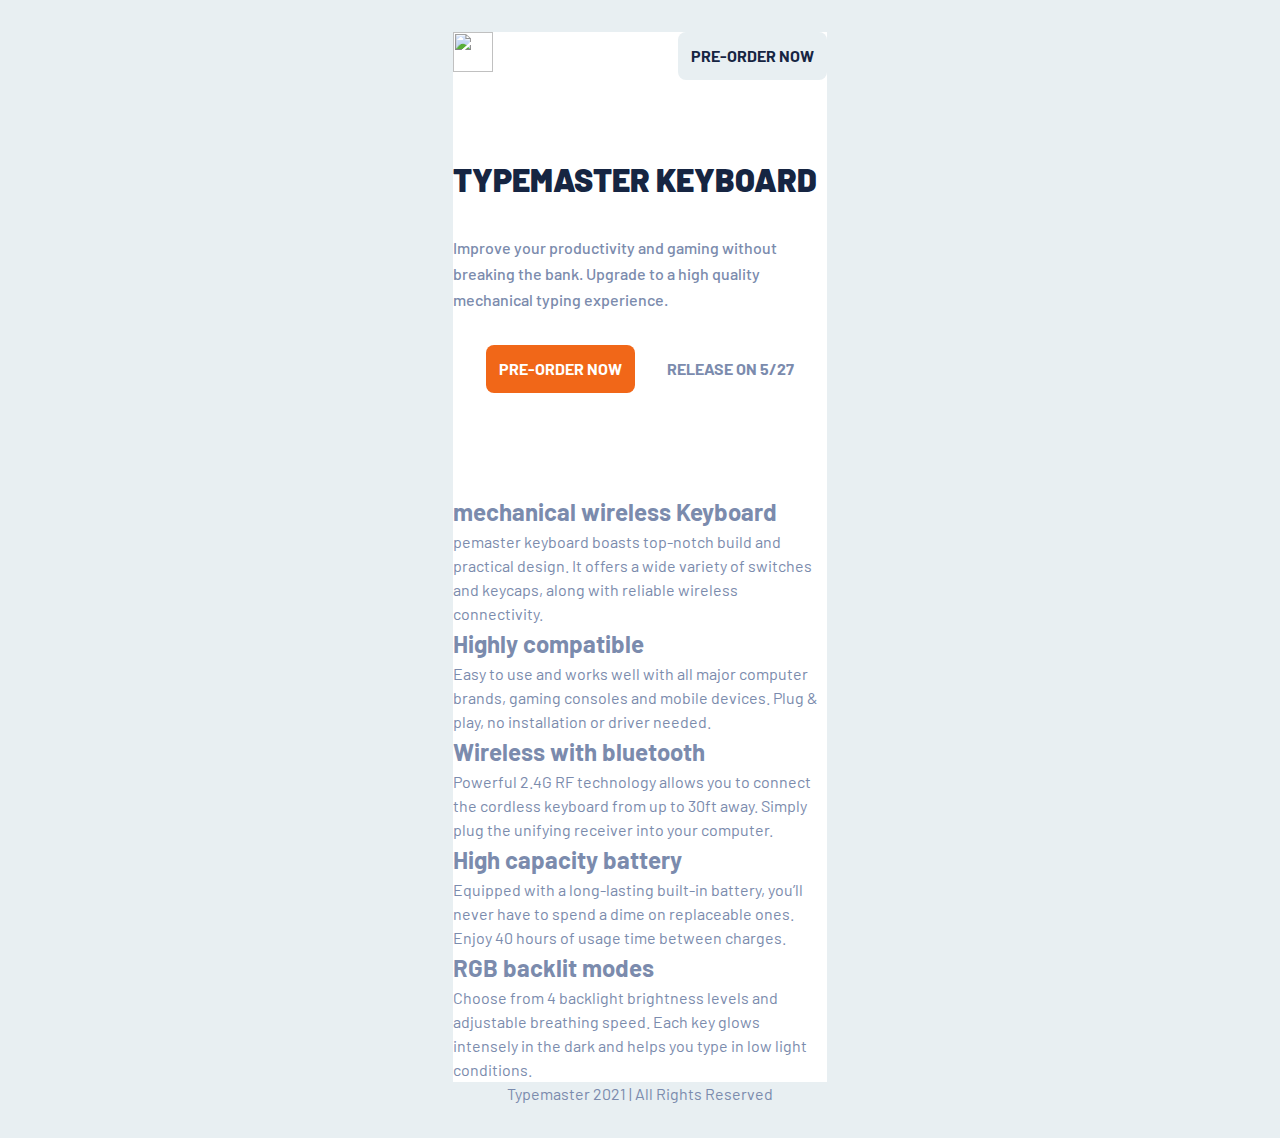
==== index.html @ 32d89e69 "Fix deploy error" ====
<!DOCTYPE html>
<html lang="en">
  <head>
    <meta charset="UTF-8" />
    <meta name="viewport" content="width=device-width, initial-scale=1.0" />

    <link
      rel="icon"
      type="image/png"
      sizes="32x32"
      href="./assets/favicon-32x32.png"
    />

    <!-- Google fonts -->
    <link rel="preconnect" href="https://fonts.googleapis.com" />
    <link rel="preconnect" href="https://fonts.gstatic.com" crossorigin />
    <link
      href="https://fonts.googleapis.com/css2?family=Barlow:wght@500;700;900&display=swap"
      rel="stylesheet"
    />

    <link rel="stylesheet" href="style.css" />
    <title>Frontend Mentor | Typemaster pre-launch landing page</title>
  </head>
  <body>
    <div class="content-container">
      <main>
        <header>
          <div class="header-container">
            <img class="site-logo" src="./assets/shared/logo.svg" alt="" />
            <a class="preorder-link" href="#">Pre-order now</a>
          </div>
        </header>

        <div class="intro-container">
          <h1 class="page-title">Typemaster keyboard</h1>
          <p class="page-description">
            Improve your productivity and gaming without breaking the bank.
            Upgrade to a high quality mechanical typing experience.
          </p>
          <div class="order-flex-group">
            <button class="pre-order__button">Pre-order now</button>
            <p class="release-date__text">Release on 5/27</p>
          </div>
        </div>
        <div class="mechanical-image-container">
          <picture>
            <img
              class="mechanical-keyboard-image myImage"
              src="./assets/mobile/image-keyboard.jpg"
              alt=""
            />
          </picture>
        </div>

        <div class="description">
          <picture>
            <img
              class="image-phone"
              src="./assets/mobile/image-phone-and-keyboard.jpg"
              alt=""
            />
          </picture>
          <picture>
            <img
              class="image-glass"
              src="./assets/mobile/image-glass-and-keyboard.jpg"
              alt=""
            />
          </picture>

          <h2>mechanical wireless Keyboard</h2>
          <p>
            pemaster keyboard boasts top-notch build and practical design. It
            offers a wide variety of switches and keycaps, along with reliable
            wireless connectivity.
          </p>
        </div>
        <div class="more-description">
          <div class="compatible">
            <img
              class="compatible-image"
              src="./assets/shared/icon-compatible.svg"
              alt=""
            />
            <h2>Highly compatible</h2>
            <p>
              Easy to use and works well with all major computer brands, gaming
              consoles and mobile devices. Plug & play, no installation or
              driver needed.
            </p>
          </div>

          <div class="bluetooth">
            <img
              class="bluetooth-image"
              src="./assets/shared/icon-bluetooth.svg"
              alt=""
            />
            <h2>Wireless with bluetooth</h2>
            <p>
              Powerful 2.4G RF technology allows you to connect the cordless
              keyboard from up to 30ft away. Simply plug the unifying receiver
              into your computer.
            </p>
          </div>

          <div class="battery">
            <img
              class="battery-image"
              src="./assets/shared/icon-battery.svg"
              alt=""
            />
            <h2>High capacity battery</h2>
            <p>
              Equipped with a long-lasting built-in battery, you’ll never have
              to spend a dime on replaceable ones.  Enjoy 40 hours of usage time
              between charges.
            </p>
          </div>

          <div class="modes">
            <img
              class="baclit-mode-image"
              src="./assets/shared/icon-light.svg"
              alt=""
            />
            <h2>RGB backlit modes</h2>
            <p>
              Choose from 4 backlight brightness levels and adjustable breathing
              speed. Each key glows intensely in the dark and helps you type in
              low light conditions.
            </p>
          </div>
        </div>
      </main>
    </div>
  </body>

  <footer>Typemaster 2021 | All Rights Reserved</footer>
</html>
---- style.css ----
:root {
  --color-orange: #f16718;
  --color-orange-light: #ff9b62;
  --color-deep-blue: #162542;
  --color-deep-blue-light: #7b8bad;
  --color-grey: #e8eff2;
  --color-white: #ffffff;
  --font-family: "Barlow", sans-serif;
}

*,
*::before,
*::after {
  box-sizing: border-box;
}

* {
  margin: 0;
}

body {
  line-height: 1.5;
  -webkit-font-smoothing: antialiased;
}

img,
picture,
video,
canvas,
svg {
  display: block;
  max-width: 100%;
}

input,
button,
textarea,
select {
  font: inherit;
}

p,
h1,
h2,
h3,
h4,
h5,
h6 {
  overflow-wrap: break-word;
  font-style: normal;
}

body {
  font-family: var(--font-family);
  color: var(--color-deep-blue-light);
  background-color: var(--color-grey);
  display: flex;
  flex-direction: column;
  align-items: center;
  justify-content: center;
  margin: 2rem;
}
/* 
main {
  padding: 1.5rem;
} */

.content-container {
  max-width: 23.4rem;
  background-color: var(--color-white);
  overflow-x: clip;
  overflow-clip-margin: content-box;
}

.preorder-link {
  text-decoration: none;
  border-radius: 0.5rem;
  background-color: var(--color-grey);
  color: #162542;
  font-family: var(--font-family);
  font-size: 1rem;
  font-weight: 700;
  line-height: 1.625rem;
  text-transform: uppercase;
  padding: 0.69rem 0.81rem;
}

.header-container {
  display: flex;
  justify-content: space-between;
}

.site-logo {
  width: 2.5rem;
  height: 2.5rem;
}

.page-title {
  color: var(--color-deep-blue);
  font-family: var(--font-family);
  font-style: normal;
  font-weight: 900;
  line-height: 3rem;
  text-transform: uppercase;
  margin-top: 4.69rem;
}

.page-description {
  font-family: var(--font-family);
  font-size: 1rem;
  font-style: normal;
  font-weight: 500;
  line-height: 1.625rem;
  margin-top: 2rem;
}

.order-flex-group {
  display: flex;
  justify-content: center;
  align-items: center;
  gap: 2rem;
  margin-top: 2rem;
}

.pre-order__button {
  color: var(--color-white);
  border-radius: 0.5rem;
  background-color: var(--color-orange);
  text-decoration: none;
  text-transform: uppercase;
  font-size: 1rem;
  font-style: normal;
  border: none;
  font-weight: 700;
  line-height: 1.625rem;
  padding: 0.69em 0.81em;
}

.release-date__text {
  color: var(--color-deep-blue-light);
  font-size: 1rem;
  font-weight: 700;
  line-height: 1.625rem;
  text-transform: uppercase;
}

/* .intro-container {
  display: flex;
  flex-direction: column;
  gap: 6.4rem;
} */

/* .mechanical-keyboard-image {
  height: auto;
  max-width: 20.25rem;
  min-height: 20.6875rem;
  border-radius: 2.4rem;
}

.myImage {
  overflow: clip;
  overflow-clip-margin: content-box 2.4rem;
  object-fit: cover;
}

img {
  overflow-clip-margin: content-box;
  overflow: clip;
} */

.mechanical-keyboard-image {
  margin: 3.9rem 0 2.4rem 1.5rem;
  border-top-left-radius: 1.25rem;
  border-bottom-left-radius: 1.25rem;
  overflow-clip-margin: 20px;
}
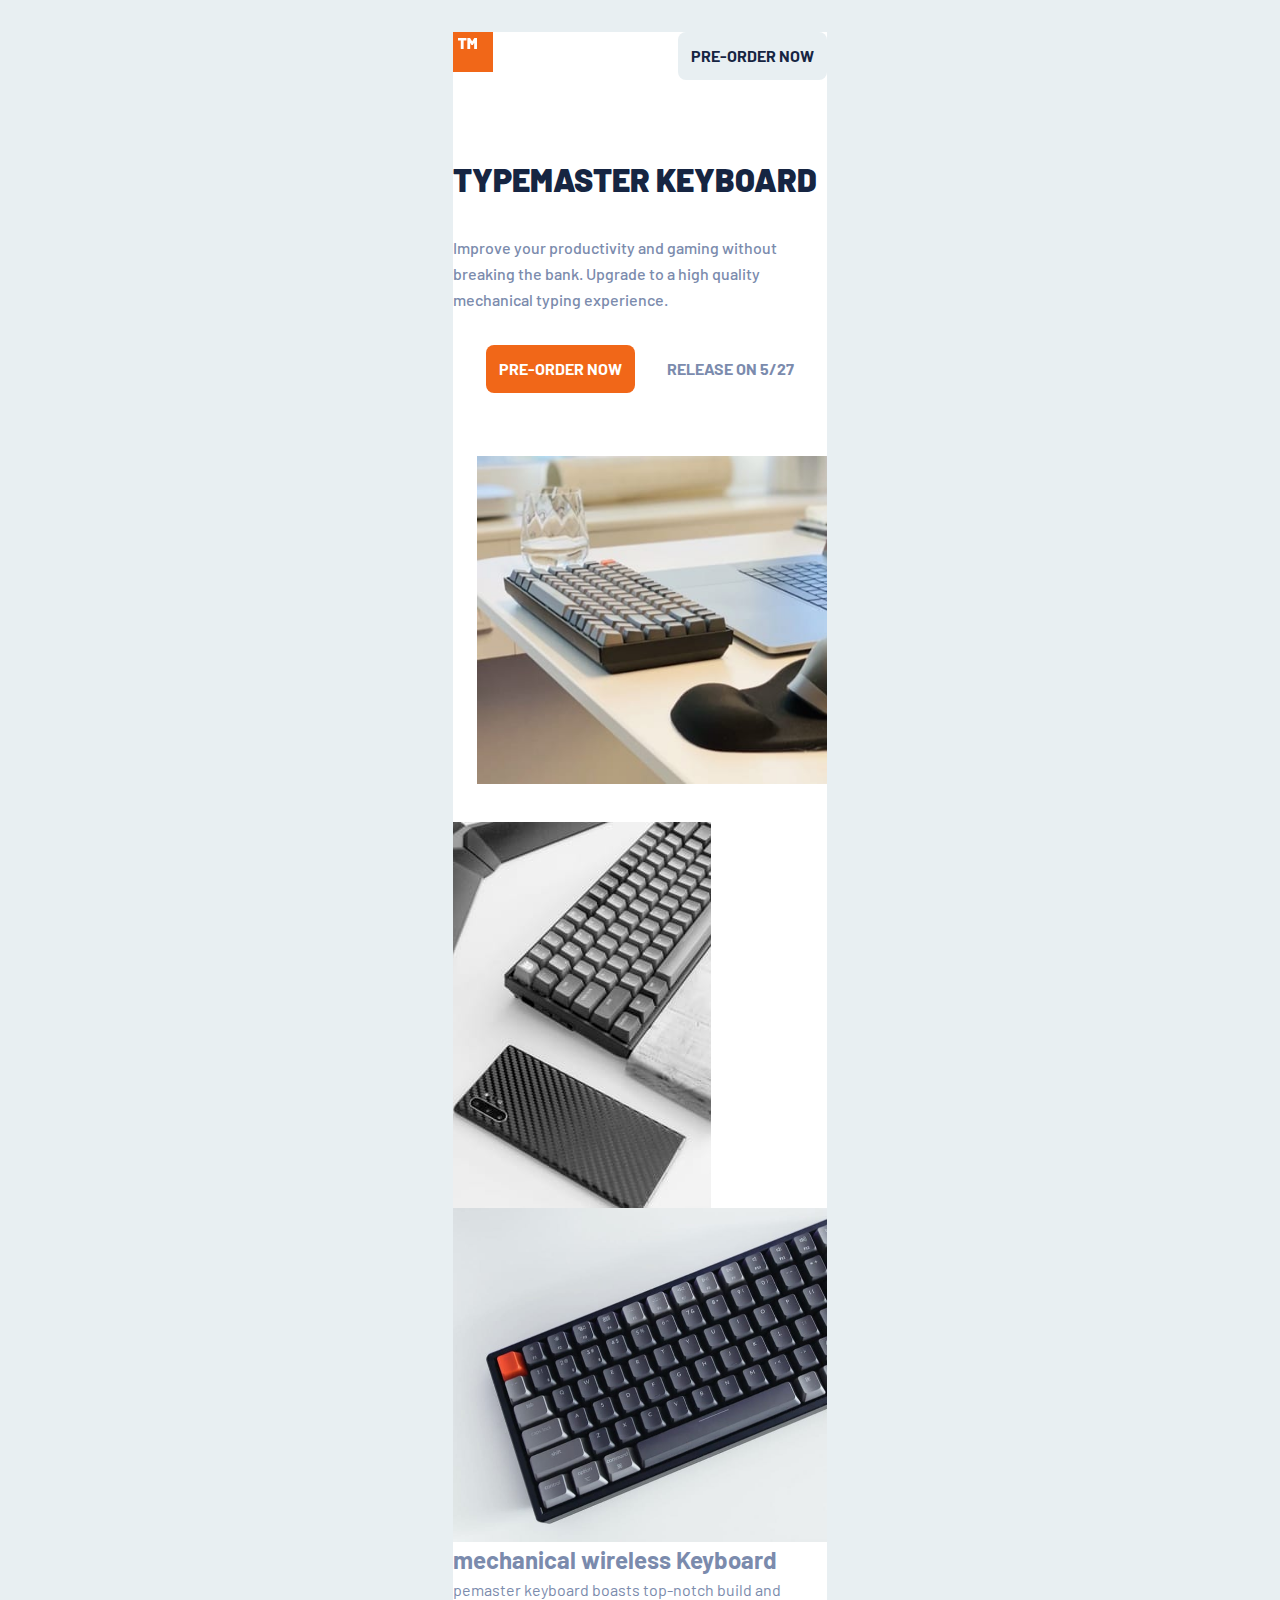
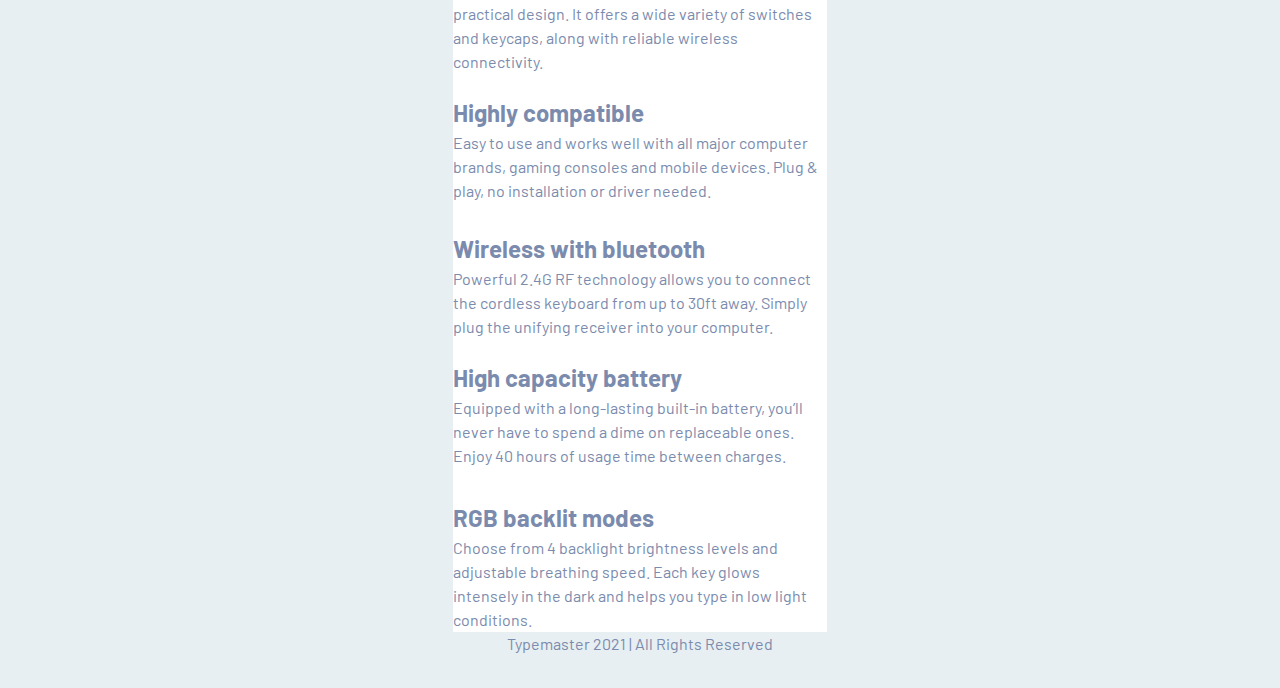
==== commit d15f8579: "image url redirect" ====
--- a/index.html
+++ b/index.html
@@ -9,6 +9,7 @@
       type="image/png"
       sizes="32x32"
       href="./assets/favicon-32x32.png"
+      href="starter-code/assets/favicon-32x32.png"
     />
 
     <!-- Google fonts -->
@@ -27,7 +28,11 @@
       <main>
         <header>
           <div class="header-container">
-            <img class="site-logo" src="./assets/shared/logo.svg" alt="" />
+            <img
+              class="site-logo"
+              src="starter-code/assets/shared/logo.svg"
+              alt=""
+            />
             <a class="preorder-link" href="#">Pre-order now</a>
           </div>
         </header>
@@ -47,7 +52,7 @@
           <picture>
             <img
               class="mechanical-keyboard-image myImage"
-              src="./assets/mobile/image-keyboard.jpg"
+              src="starter-code/assets/mobile/image-glass-and-keyboard.jpg"
               alt=""
             />
           </picture>
@@ -57,14 +62,14 @@
           <picture>
             <img
               class="image-phone"
-              src="./assets/mobile/image-phone-and-keyboard.jpg"
+              src="starter-code/assets/mobile/image-phone-and-keyboard.jpg"
               alt=""
             />
           </picture>
           <picture>
             <img
               class="image-glass"
-              src="./assets/mobile/image-glass-and-keyboard.jpg"
+              src="starter-code/assets/mobile/image-keyboard.jpg"
               alt=""
             />
           </picture>
@@ -80,7 +85,7 @@
           <div class="compatible">
             <img
               class="compatible-image"
-              src="./assets/shared/icon-compatible.svg"
+              src="starter-code/assets/shared/icon-compatible.svg"
               alt=""
             />
             <h2>Highly compatible</h2>
@@ -94,7 +99,7 @@
           <div class="bluetooth">
             <img
               class="bluetooth-image"
-              src="./assets/shared/icon-bluetooth.svg"
+              src="starter-code/assets/shared/icon-bluetooth.svg"
               alt=""
             />
             <h2>Wireless with bluetooth</h2>
@@ -108,7 +113,7 @@
           <div class="battery">
             <img
               class="battery-image"
-              src="./assets/shared/icon-battery.svg"
+              src="starter-code/assets/shared/icon-battery.svg"
               alt=""
             />
             <h2>High capacity battery</h2>
@@ -122,7 +127,7 @@
           <div class="modes">
             <img
               class="baclit-mode-image"
-              src="./assets/shared/icon-light.svg"
+              src="starter-code/assets/shared/icon-light.svg"
               alt=""
             />
             <h2>RGB backlit modes</h2>
